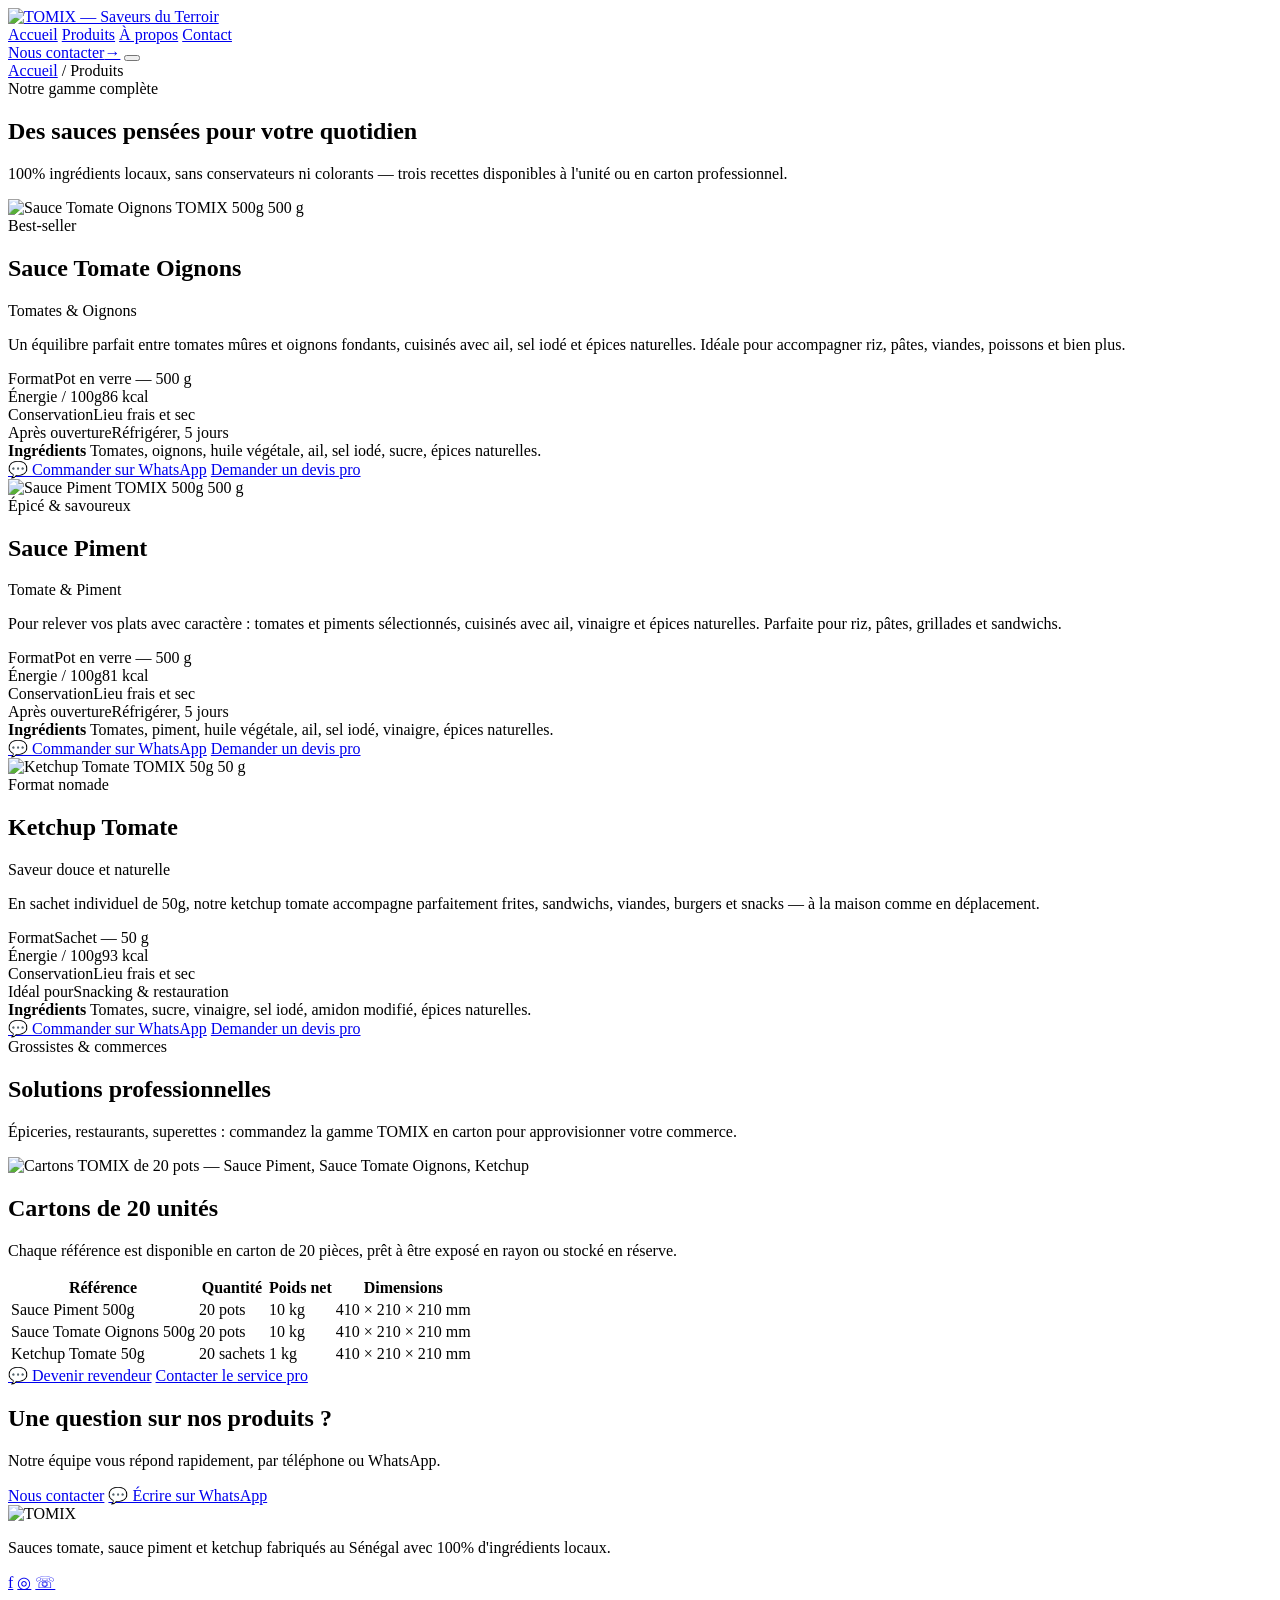
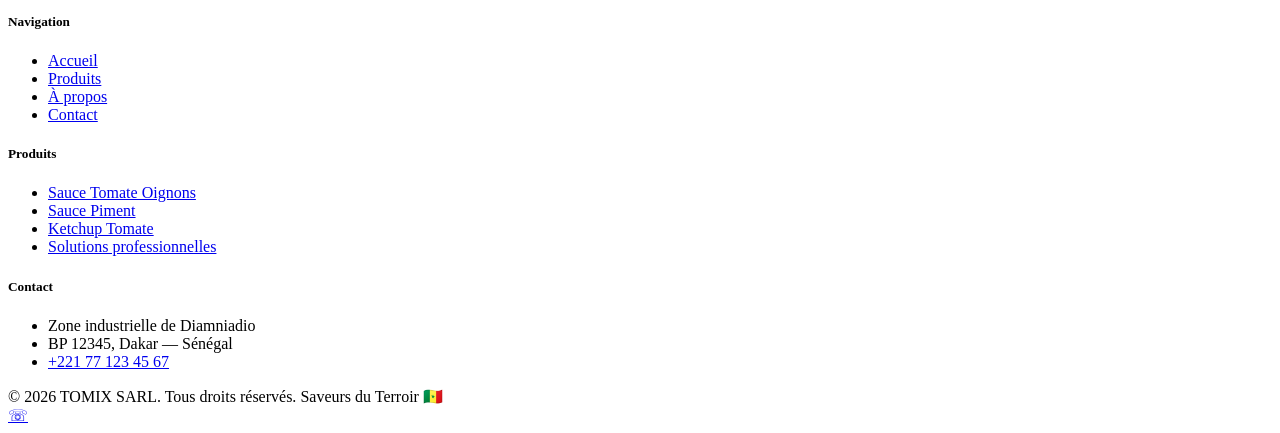
==== produits.html @ 879a8680 "Add files via upload" ====
<!DOCTYPE html>
<html lang="fr">
<head>
<meta charset="UTF-8">
<meta name="viewport" content="width=device-width, initial-scale=1.0">
<title>Nos produits — TOMIX | Sauce Tomate Oignons, Sauce Piment, Ketchup</title>
<meta name="description" content="Découvrez la gamme TOMIX : Sauce Tomate Oignons 500g, Sauce Piment 500g et Ketchup Tomate 50g. Disponibles à l'unité ou en carton pour professionnels.">
<link rel="icon" href="images/logo.jpg">
<link rel="stylesheet" href="css/style.css">
</head>
<body>

<header class="site-header">
  <div class="header-inner">
    <a href="index.html" class="brand">
      <img src="images/logo.jpg" alt="TOMIX — Saveurs du Terroir">
    </a>
    <nav class="main-nav">
      <a href="index.html">Accueil</a>
      <a href="produits.html" class="active">Produits</a>
      <a href="index.html#terroir">À propos</a>
      <a href="contact.html">Contact</a>
    </nav>
    <div class="header-cta">
      <a href="contact.html" class="btn btn-primary"><span class="long">Nous contacter</span><span aria-hidden="true">→</span></a>
      <button class="nav-toggle" aria-label="Ouvrir le menu" aria-expanded="false">
        <span></span><span></span><span></span>
      </button>
    </div>
  </div>
</header>

<section class="page-banner">
  <div class="container">
    <div class="crumbs"><a href="index.html">Accueil</a> / Produits</div>
    <span class="eyebrow">Notre gamme complète</span>
    <h1>Des sauces pensées pour votre quotidien</h1>
    <p>100% ingrédients locaux, sans conservateurs ni colorants — trois recettes disponibles à l'unité ou en carton professionnel.</p>
  </div>
</section>

<div class="pattern-strip"></div>

<!-- SAUCE TOMATE OIGNONS -->
<section class="section" id="tomate-oignons">
  <div class="container">
    <div class="product-detail">
      <div class="pd-media">
        <img src="images/sauce-oignons-lifestyle.jpg" alt="Sauce Tomate Oignons TOMIX 500g">
        <span class="weight-stamp">500 g</span>
      </div>
      <div class="pd-info">
        <span class="eyebrow">Best-seller</span>
        <h2>Sauce Tomate Oignons</h2>
        <p class="subtitle">Tomates & Oignons</p>
        <p class="lead">Un équilibre parfait entre tomates mûres et oignons fondants, cuisinés avec ail, sel iodé et épices naturelles. Idéale pour accompagner riz, pâtes, viandes, poissons et bien plus.</p>

        <div class="pd-facts">
          <div class="pd-fact"><span class="label">Format</span><span class="value">Pot en verre — 500 g</span></div>
          <div class="pd-fact"><span class="label">Énergie / 100g</span><span class="value">86 kcal</span></div>
          <div class="pd-fact"><span class="label">Conservation</span><span class="value">Lieu frais et sec</span></div>
          <div class="pd-fact"><span class="label">Après ouverture</span><span class="value">Réfrigérer, 5 jours</span></div>
        </div>

        <div class="pd-ingredients">
          <strong>Ingrédients</strong>
          Tomates, oignons, huile végétale, ail, sel iodé, sucre, épices naturelles.
        </div>

        <div class="pd-actions">
          <a href="https://wa.me/221771234567?text=Bonjour%2C%20je%20souhaite%20commander%20la%20Sauce%20Tomate%20Oignons%20500g" target="_blank" rel="noopener" class="btn btn-whatsapp">💬 Commander sur WhatsApp</a>
          <a href="contact.html" class="btn btn-outline-dark">Demander un devis pro</a>
        </div>
      </div>
    </div>
  </div>
</section>

<!-- SAUCE PIMENT -->
<section class="section on-sand" id="piment">
  <div class="container">
    <div class="product-detail reverse">
      <div class="pd-media">
        <img src="images/sauce-piment-lifestyle.jpg" alt="Sauce Piment TOMIX 500g">
        <span class="weight-stamp">500 g</span>
      </div>
      <div class="pd-info">
        <span class="eyebrow">Épicé & savoureux</span>
        <h2>Sauce Piment</h2>
        <p class="subtitle">Tomate & Piment</p>
        <p class="lead">Pour relever vos plats avec caractère : tomates et piments sélectionnés, cuisinés avec ail, vinaigre et épices naturelles. Parfaite pour riz, pâtes, grillades et sandwichs.</p>

        <div class="pd-facts">
          <div class="pd-fact"><span class="label">Format</span><span class="value">Pot en verre — 500 g</span></div>
          <div class="pd-fact"><span class="label">Énergie / 100g</span><span class="value">81 kcal</span></div>
          <div class="pd-fact"><span class="label">Conservation</span><span class="value">Lieu frais et sec</span></div>
          <div class="pd-fact"><span class="label">Après ouverture</span><span class="value">Réfrigérer, 5 jours</span></div>
        </div>

        <div class="pd-ingredients">
          <strong>Ingrédients</strong>
          Tomates, piment, huile végétale, ail, sel iodé, vinaigre, épices naturelles.
        </div>

        <div class="pd-actions">
          <a href="https://wa.me/221771234567?text=Bonjour%2C%20je%20souhaite%20commander%20la%20Sauce%20Piment%20500g" target="_blank" rel="noopener" class="btn btn-whatsapp">💬 Commander sur WhatsApp</a>
          <a href="contact.html" class="btn btn-outline-dark">Demander un devis pro</a>
        </div>
      </div>
    </div>
  </div>
</section>

<!-- KETCHUP -->
<section class="section" id="ketchup">
  <div class="container">
    <div class="product-detail">
      <div class="pd-media">
        <img src="images/ketchup-lifestyle.jpg" alt="Ketchup Tomate TOMIX 50g">
        <span class="weight-stamp">50 g</span>
      </div>
      <div class="pd-info">
        <span class="eyebrow">Format nomade</span>
        <h2>Ketchup Tomate</h2>
        <p class="subtitle">Saveur douce et naturelle</p>
        <p class="lead">En sachet individuel de 50g, notre ketchup tomate accompagne parfaitement frites, sandwichs, viandes, burgers et snacks — à la maison comme en déplacement.</p>

        <div class="pd-facts">
          <div class="pd-fact"><span class="label">Format</span><span class="value">Sachet — 50 g</span></div>
          <div class="pd-fact"><span class="label">Énergie / 100g</span><span class="value">93 kcal</span></div>
          <div class="pd-fact"><span class="label">Conservation</span><span class="value">Lieu frais et sec</span></div>
          <div class="pd-fact"><span class="label">Idéal pour</span><span class="value">Snacking & restauration</span></div>
        </div>

        <div class="pd-ingredients">
          <strong>Ingrédients</strong>
          Tomates, sucre, vinaigre, sel iodé, amidon modifié, épices naturelles.
        </div>

        <div class="pd-actions">
          <a href="https://wa.me/221771234567?text=Bonjour%2C%20je%20souhaite%20commander%20le%20Ketchup%20Tomate%2050g" target="_blank" rel="noopener" class="btn btn-whatsapp">💬 Commander sur WhatsApp</a>
          <a href="contact.html" class="btn btn-outline-dark">Demander un devis pro</a>
        </div>
      </div>
    </div>
  </div>
</section>

<div class="pattern-strip thin"></div>

<!-- SOLUTIONS PROFESSIONNELLES / CARTONS -->
<section class="section on-sand" id="pro">
  <div class="container">
    <div class="section-head">
      <span class="eyebrow">Grossistes & commerces</span>
      <h2>Solutions professionnelles</h2>
      <p>Épiceries, restaurants, superettes : commandez la gamme TOMIX en carton pour approvisionner votre commerce.</p>
    </div>

    <div class="wholesale">
      <div class="wholesale-media">
        <img src="images/cartons-caisses.jpg" alt="Cartons TOMIX de 20 pots — Sauce Piment, Sauce Tomate Oignons, Ketchup">
      </div>
      <div class="wholesale-text">
        <h2>Cartons de 20 unités</h2>
        <p class="lead">Chaque référence est disponible en carton de 20 pièces, prêt à être exposé en rayon ou stocké en réserve.</p>

        <table class="spec-table">
          <thead>
            <tr><th>Référence</th><th>Quantité</th><th>Poids net</th><th>Dimensions</th></tr>
          </thead>
          <tbody>
            <tr><td>Sauce Piment 500g</td><td>20 pots</td><td>10 kg</td><td>410 × 210 × 210 mm</td></tr>
            <tr><td>Sauce Tomate Oignons 500g</td><td>20 pots</td><td>10 kg</td><td>410 × 210 × 210 mm</td></tr>
            <tr><td>Ketchup Tomate 50g</td><td>20 sachets</td><td>1 kg</td><td>410 × 210 × 210 mm</td></tr>
          </tbody>
        </table>

        <div class="pd-actions">
          <a href="https://wa.me/221771234567?text=Bonjour%2C%20je%20suis%20un%20professionnel%20et%20je%20souhaite%20des%20informations%20sur%20les%20cartons%20TOMIX" target="_blank" rel="noopener" class="btn btn-whatsapp">💬 Devenir revendeur</a>
          <a href="contact.html" class="btn btn-outline-dark">Contacter le service pro</a>
        </div>
      </div>
    </div>
  </div>
</section>

<!-- CTA FINAL -->
<section class="final-cta">
  <div class="container">
    <h2>Une question sur nos produits ?</h2>
    <p>Notre équipe vous répond rapidement, par téléphone ou WhatsApp.</p>
    <div class="actions">
      <a href="contact.html" class="btn btn-gold">Nous contacter</a>
      <a href="https://wa.me/221771234567" target="_blank" rel="noopener" class="btn btn-outline">💬 Écrire sur WhatsApp</a>
    </div>
  </div>
</section>

<footer class="site-footer">
  <div class="container">
    <div class="footer-grid">
      <div class="footer-brand">
        <img src="images/logo.jpg" alt="TOMIX">
        <p>Sauces tomate, sauce piment et ketchup fabriqués au Sénégal avec 100% d'ingrédients locaux.</p>
        <div class="footer-social">
          <a href="#" aria-label="Facebook">f</a>
          <a href="#" aria-label="Instagram">◎</a>
          <a href="https://wa.me/221771234567" target="_blank" rel="noopener" aria-label="WhatsApp">☏</a>
        </div>
      </div>
      <div class="footer-col">
        <h5>Navigation</h5>
        <ul>
          <li><a href="index.html">Accueil</a></li>
          <li><a href="produits.html">Produits</a></li>
          <li><a href="index.html#terroir">À propos</a></li>
          <li><a href="contact.html">Contact</a></li>
        </ul>
      </div>
      <div class="footer-col">
        <h5>Produits</h5>
        <ul>
          <li><a href="produits.html#tomate-oignons">Sauce Tomate Oignons</a></li>
          <li><a href="produits.html#piment">Sauce Piment</a></li>
          <li><a href="produits.html#ketchup">Ketchup Tomate</a></li>
          <li><a href="produits.html#pro">Solutions professionnelles</a></li>
        </ul>
      </div>
      <div class="footer-col">
        <h5>Contact</h5>
        <ul>
          <li>Zone industrielle de Diamniadio</li>
          <li>BP 12345, Dakar — Sénégal</li>
          <li><a href="tel:+221771234567">+221 77 123 45 67</a></li>
        </ul>
      </div>
    </div>
    <div class="footer-bottom">
      <span>© 2026 TOMIX SARL. Tous droits réservés.</span>
      <span>Saveurs du Terroir 🇸🇳</span>
    </div>
  </div>
</footer>

<a href="https://wa.me/221771234567" target="_blank" rel="noopener" class="whatsapp-float" aria-label="Contacter TOMIX sur WhatsApp">☏</a>

<script src="js/script.js"></script>
</body>
</html>
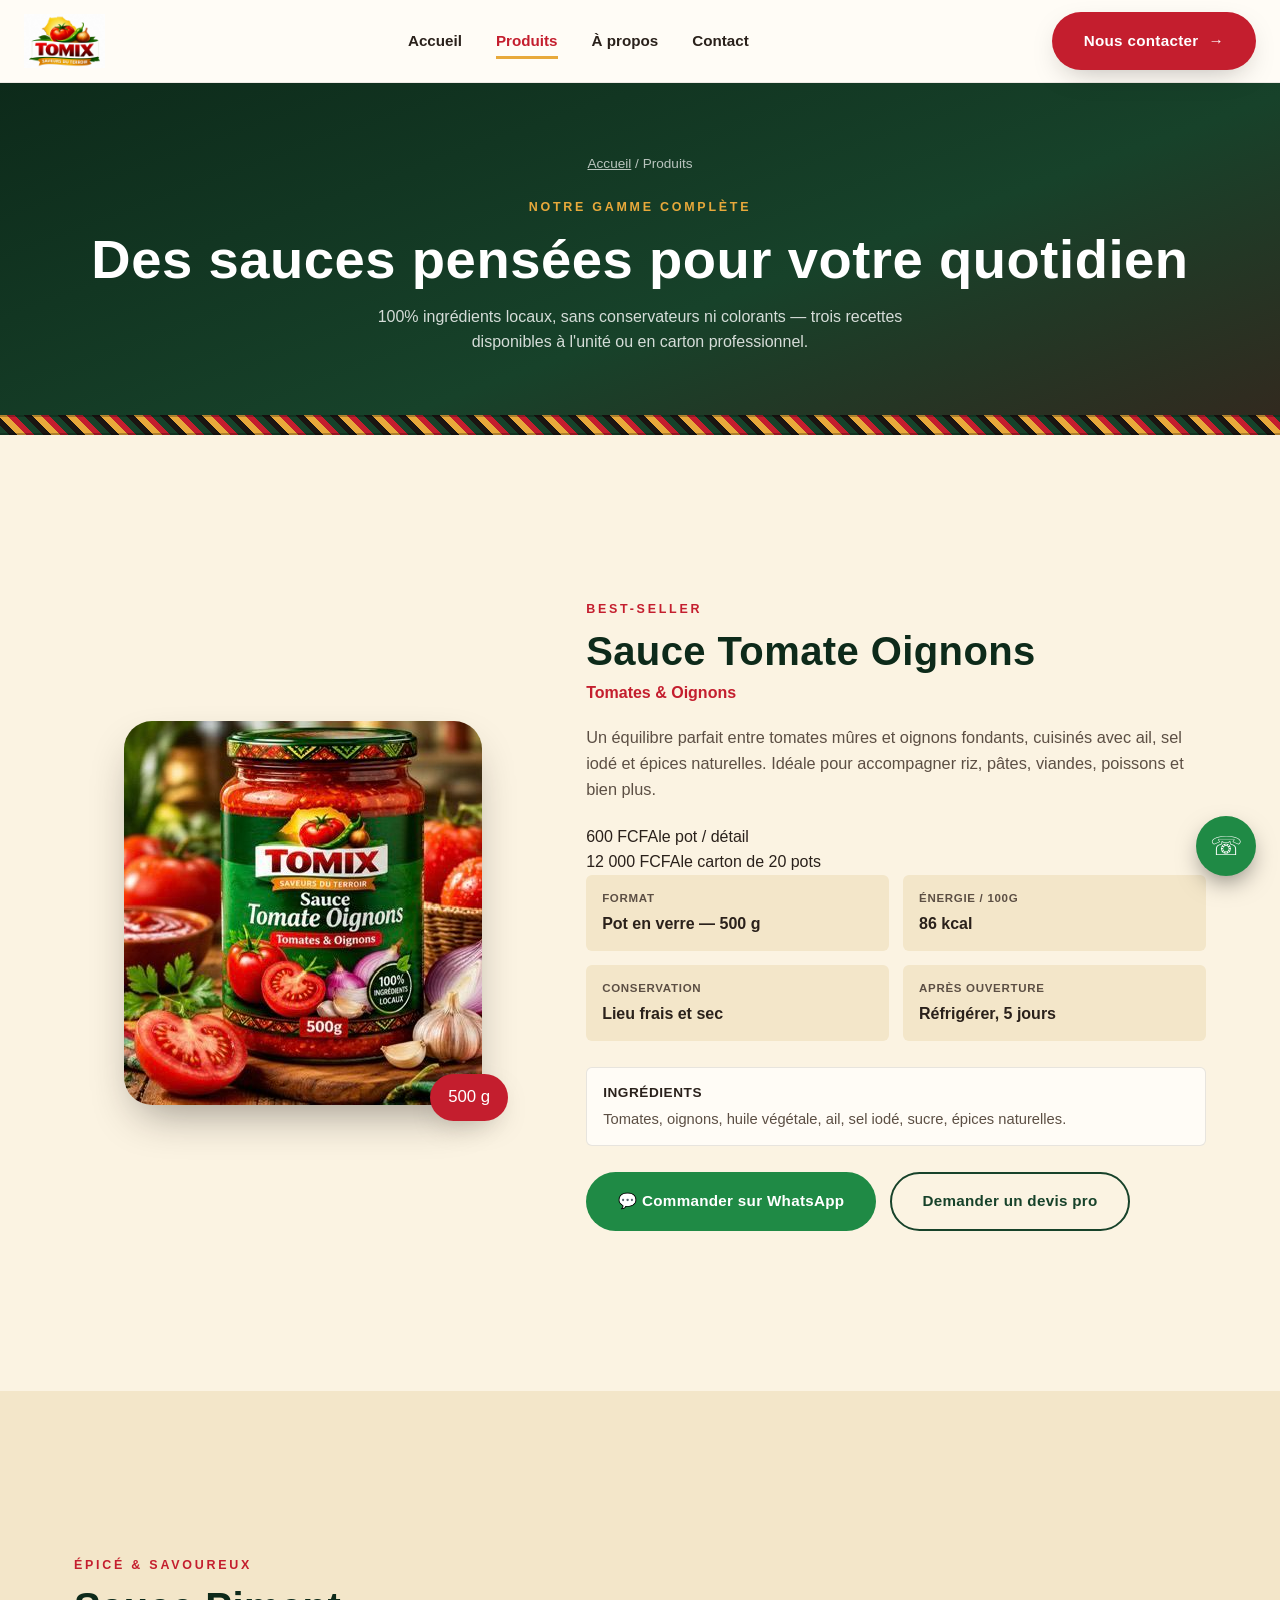
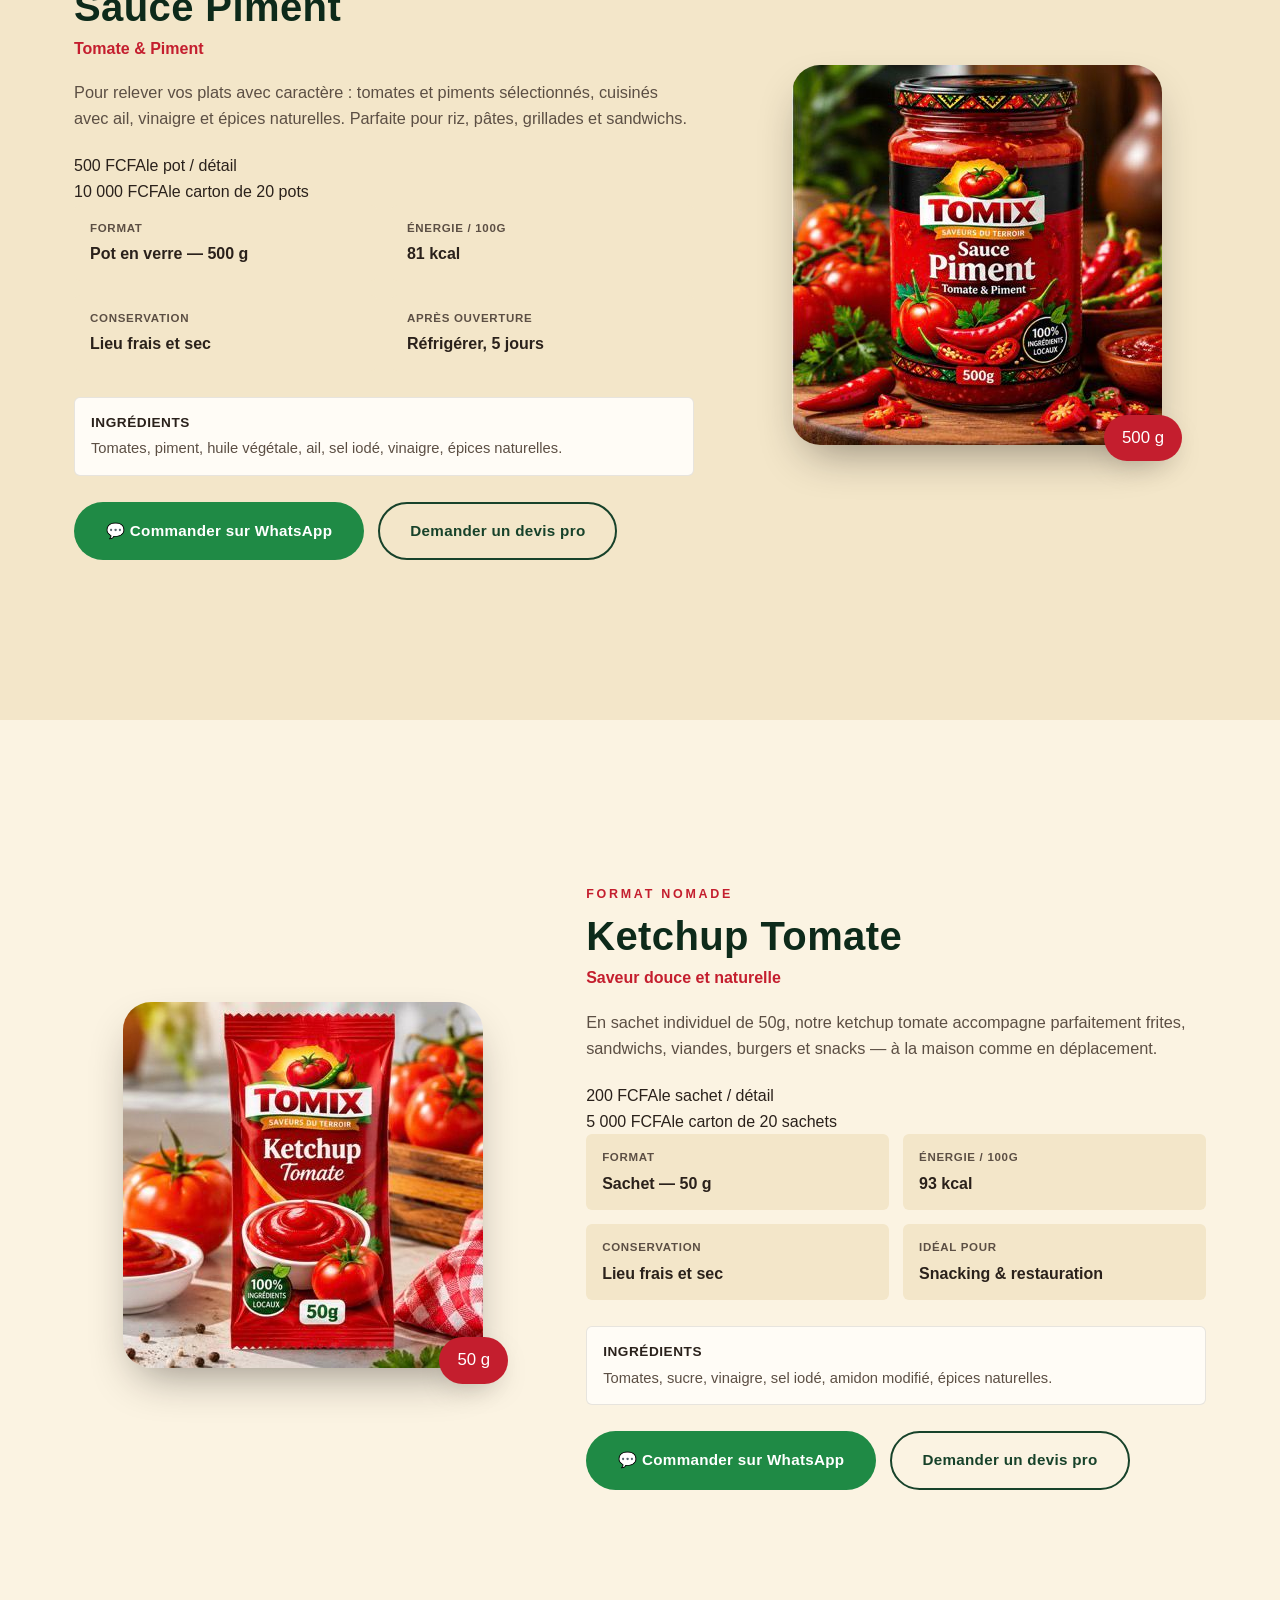
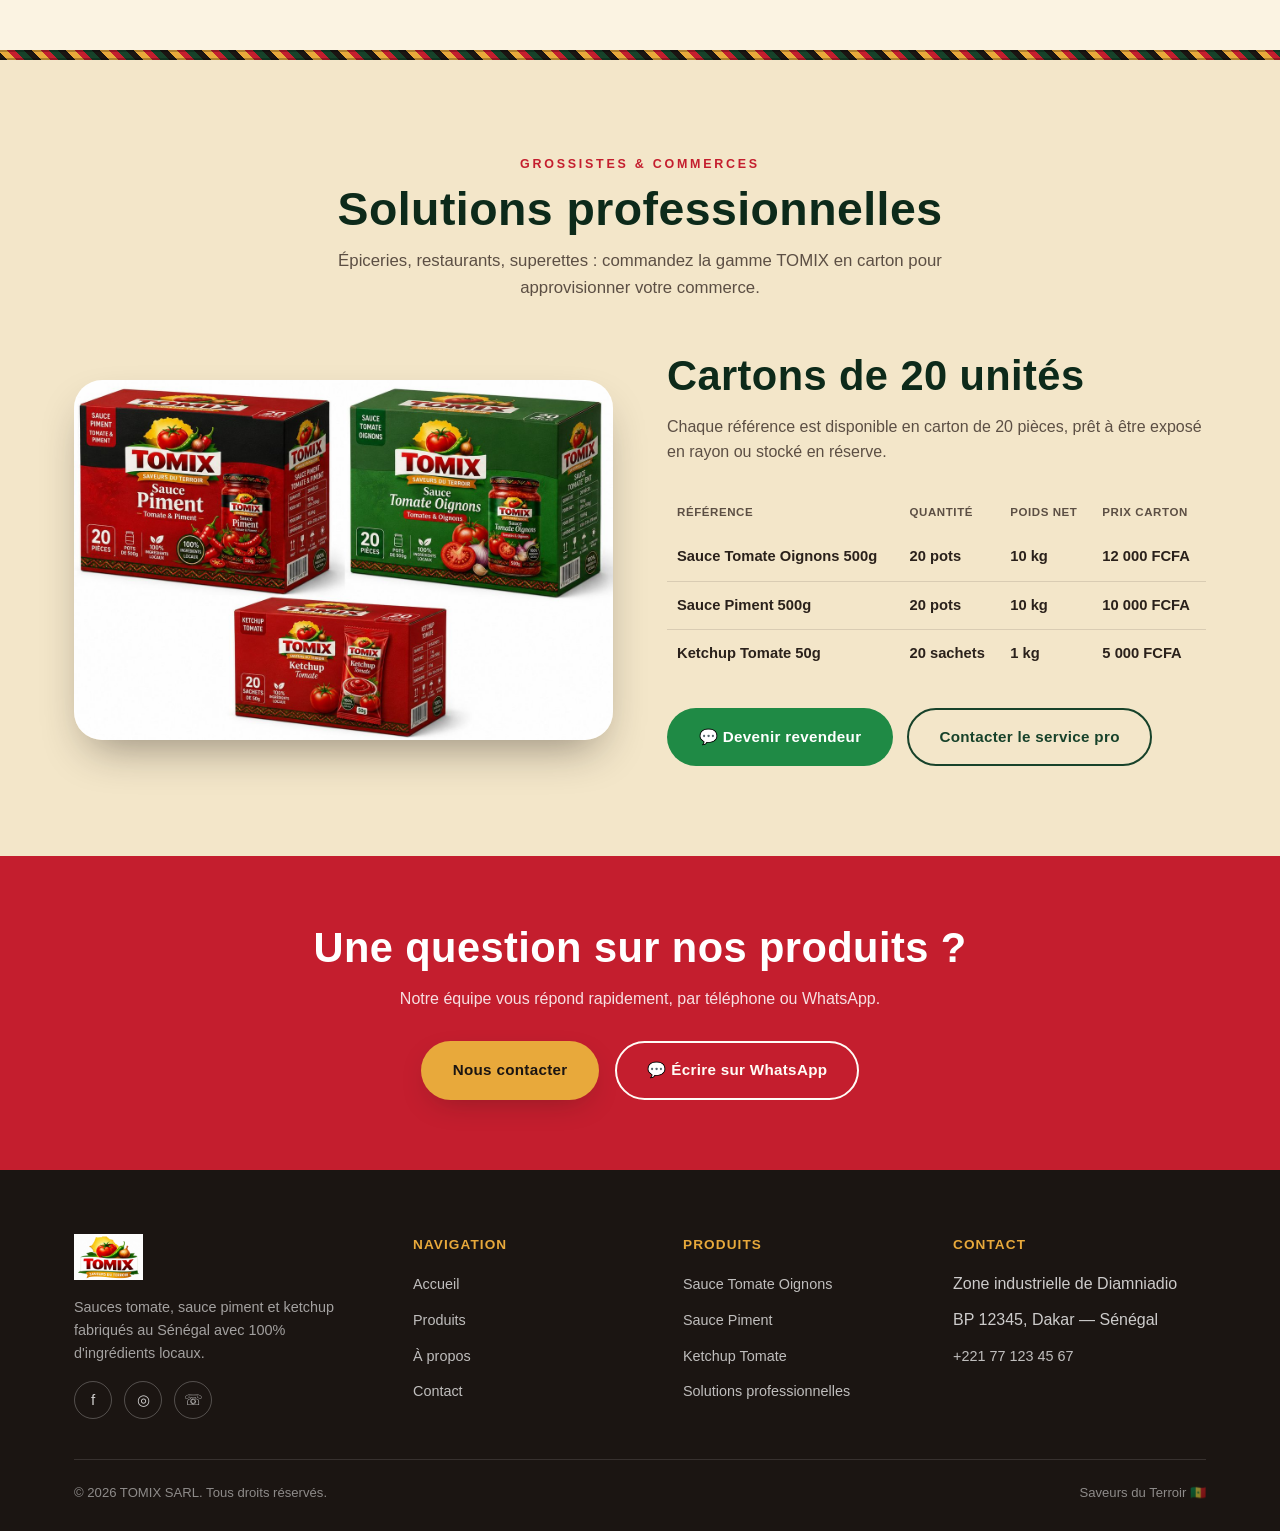
==== commit de4808e5: "Update produits.html" ====
--- a/produits.html
+++ b/produits.html
@@ -55,6 +55,11 @@
         <p class="subtitle">Tomates & Oignons</p>
         <p class="lead">Un équilibre parfait entre tomates mûres et oignons fondants, cuisinés avec ail, sel iodé et épices naturelles. Idéale pour accompagner riz, pâtes, viandes, poissons et bien plus.</p>
 
+        <div class="pd-price">
+          <div class="price-tag main"><span class="amount">600 FCFA</span><span class="unit">le pot / détail</span></div>
+          <div class="price-tag alt"><span class="amount">12 000 FCFA</span><span class="unit">le carton de 20 pots</span></div>
+        </div>
+
         <div class="pd-facts">
           <div class="pd-fact"><span class="label">Format</span><span class="value">Pot en verre — 500 g</span></div>
           <div class="pd-fact"><span class="label">Énergie / 100g</span><span class="value">86 kcal</span></div>
@@ -90,6 +95,11 @@
         <p class="subtitle">Tomate & Piment</p>
         <p class="lead">Pour relever vos plats avec caractère : tomates et piments sélectionnés, cuisinés avec ail, vinaigre et épices naturelles. Parfaite pour riz, pâtes, grillades et sandwichs.</p>
 
+        <div class="pd-price">
+          <div class="price-tag main"><span class="amount">500 FCFA</span><span class="unit">le pot / détail</span></div>
+          <div class="price-tag alt"><span class="amount">10 000 FCFA</span><span class="unit">le carton de 20 pots</span></div>
+        </div>
+
         <div class="pd-facts">
           <div class="pd-fact"><span class="label">Format</span><span class="value">Pot en verre — 500 g</span></div>
           <div class="pd-fact"><span class="label">Énergie / 100g</span><span class="value">81 kcal</span></div>
@@ -125,6 +135,11 @@
         <p class="subtitle">Saveur douce et naturelle</p>
         <p class="lead">En sachet individuel de 50g, notre ketchup tomate accompagne parfaitement frites, sandwichs, viandes, burgers et snacks — à la maison comme en déplacement.</p>
 
+        <div class="pd-price">
+          <div class="price-tag main"><span class="amount">200 FCFA</span><span class="unit">le sachet / détail</span></div>
+          <div class="price-tag alt"><span class="amount">5 000 FCFA</span><span class="unit">le carton de 20 sachets</span></div>
+        </div>
+
         <div class="pd-facts">
           <div class="pd-fact"><span class="label">Format</span><span class="value">Sachet — 50 g</span></div>
           <div class="pd-fact"><span class="label">Énergie / 100g</span><span class="value">93 kcal</span></div>
@@ -167,12 +182,12 @@
 
         <table class="spec-table">
           <thead>
-            <tr><th>Référence</th><th>Quantité</th><th>Poids net</th><th>Dimensions</th></tr>
+            <tr><th>Référence</th><th>Quantité</th><th>Poids net</th><th>Prix carton</th></tr>
           </thead>
           <tbody>
-            <tr><td>Sauce Piment 500g</td><td>20 pots</td><td>10 kg</td><td>410 × 210 × 210 mm</td></tr>
-            <tr><td>Sauce Tomate Oignons 500g</td><td>20 pots</td><td>10 kg</td><td>410 × 210 × 210 mm</td></tr>
-            <tr><td>Ketchup Tomate 50g</td><td>20 sachets</td><td>1 kg</td><td>410 × 210 × 210 mm</td></tr>
+            <tr><td>Sauce Tomate Oignons 500g</td><td>20 pots</td><td>10 kg</td><td>12 000 FCFA</td></tr>
+            <tr><td>Sauce Piment 500g</td><td>20 pots</td><td>10 kg</td><td>10 000 FCFA</td></tr>
+            <tr><td>Ketchup Tomate 50g</td><td>20 sachets</td><td>1 kg</td><td>5 000 FCFA</td></tr>
           </tbody>
         </table>
 
--- a/css/style.css
+++ b/css/style.css
@@ -0,0 +1,795 @@
+/* =========================================================
+   TOMIX — Saveurs du Terroir
+   Feuille de style principale
+   ========================================================= */
+
+@import url('https://fonts.googleapis.com/css2?family=Anton&family=Work+Sans:ital,wght@0,400;0,500;0,600;0,700;0,800;1,400&display=swap');
+
+:root {
+  /* Palette — puisée dans les emballages TOMIX */
+  --tomix-red: #C41E2E;
+  --tomix-red-dark: #7E1019;
+  --tomix-red-darker: #530B11;
+  --tomix-green: #17422A;
+  --tomix-green-dark: #0D2A1A;
+  --tomix-green-light: #2B6B44;
+  --tomix-gold: #E8A93B;
+  --tomix-gold-dark: #C4841D;
+  --tomix-black: #1B1512;
+  --cream: #FBF3E2;
+  --sand: #F3E6C9;
+  --paper: #FFFCF6;
+  --ink: #2A211B;
+  --ink-soft: #5C4F44;
+
+  --font-display: 'Anton', 'Arial Narrow', sans-serif;
+  --font-body: 'Work Sans', -apple-system, BlinkMacSystemFont, sans-serif;
+
+  --radius-sm: 6px;
+  --radius-md: 14px;
+  --radius-lg: 28px;
+
+  --shadow-soft: 0 10px 30px -12px rgba(27, 21, 18, 0.35);
+  --shadow-lift: 0 20px 45px -15px rgba(27, 21, 18, 0.45);
+}
+
+* { margin: 0; padding: 0; box-sizing: border-box; }
+
+html { scroll-behavior: smooth; }
+
+body {
+  font-family: var(--font-body);
+  color: var(--ink);
+  background: var(--cream);
+  line-height: 1.6;
+  overflow-x: hidden;
+}
+
+img { max-width: 100%; display: block; }
+
+a { color: inherit; text-decoration: none; }
+
+ul { list-style: none; }
+
+.container {
+  width: 100%;
+  max-width: 1180px;
+  margin: 0 auto;
+  padding: 0 24px;
+}
+
+h1, h2, h3, h4 {
+  font-family: var(--font-display);
+  letter-spacing: 0.01em;
+  line-height: 1.05;
+  color: var(--tomix-green-dark);
+}
+
+.eyebrow {
+  font-family: var(--font-body);
+  font-weight: 800;
+  font-size: 0.78rem;
+  letter-spacing: 0.22em;
+  text-transform: uppercase;
+  color: var(--tomix-red);
+}
+
+.section-head {
+  text-align: center;
+  max-width: 620px;
+  margin: 0 auto 52px;
+}
+.section-head h2 { font-size: clamp(2rem, 4vw, 2.9rem); margin-top: 10px; }
+.section-head p { margin-top: 14px; color: var(--ink-soft); font-size: 1.05rem; }
+
+/* =========================================================
+   Motif "wax" — signature graphique répétée du losange
+   ========================================================= */
+.pattern-strip {
+  height: 20px;
+  width: 100%;
+  background:
+    repeating-linear-gradient(45deg,
+      var(--tomix-gold) 0 6px,
+      var(--tomix-red) 6px 12px,
+      var(--tomix-green) 12px 18px,
+      var(--tomix-black) 18px 24px);
+  background-size: 34px 34px;
+  border-top: 2px solid rgba(0,0,0,.25);
+  border-bottom: 2px solid rgba(0,0,0,.25);
+}
+.pattern-strip.thin { height: 10px; }
+
+/* =========================================================
+   Boutons
+   ========================================================= */
+.btn {
+  display: inline-flex;
+  align-items: center;
+  gap: 10px;
+  padding: 15px 30px;
+  border-radius: 999px;
+  font-weight: 700;
+  font-size: 0.95rem;
+  letter-spacing: 0.02em;
+  border: 2px solid transparent;
+  cursor: pointer;
+  transition: transform .18s ease, box-shadow .18s ease, background .18s ease, color .18s ease;
+  white-space: nowrap;
+}
+.btn:hover { transform: translateY(-3px); }
+
+.btn-primary {
+  background: var(--tomix-red);
+  color: #fff;
+  box-shadow: var(--shadow-soft);
+}
+.btn-primary:hover { background: var(--tomix-red-dark); box-shadow: var(--shadow-lift); }
+
+.btn-gold {
+  background: var(--tomix-gold);
+  color: var(--tomix-black);
+  box-shadow: var(--shadow-soft);
+}
+.btn-gold:hover { background: var(--tomix-gold-dark); box-shadow: var(--shadow-lift); }
+
+.btn-outline {
+  background: transparent;
+  border-color: currentColor;
+  color: var(--paper);
+}
+.btn-outline:hover { background: rgba(255,255,255,.12); }
+
+.btn-outline-dark {
+  background: transparent;
+  border-color: var(--tomix-green);
+  color: var(--tomix-green);
+}
+.btn-outline-dark:hover { background: var(--tomix-green); color: #fff; }
+
+.btn-whatsapp {
+  background: #1F8A45;
+  color: #fff;
+}
+.btn-whatsapp:hover { background: #166A34; }
+
+/* =========================================================
+   Header
+   ========================================================= */
+.site-header {
+  position: sticky;
+  top: 0;
+  z-index: 100;
+  background: var(--paper);
+  border-bottom: 1px solid rgba(27,21,18,.08);
+}
+.header-inner {
+  display: flex;
+  align-items: center;
+  justify-content: space-between;
+  padding: 12px 24px;
+  gap: 20px;
+}
+.brand {
+  display: flex;
+  align-items: center;
+  gap: 10px;
+}
+.brand img { height: 54px; width: auto; }
+
+.main-nav {
+  display: flex;
+  align-items: center;
+  gap: 34px;
+}
+.main-nav a {
+  font-weight: 600;
+  font-size: 0.95rem;
+  color: var(--ink);
+  position: relative;
+  padding: 6px 0;
+}
+.main-nav a::after {
+  content: "";
+  position: absolute;
+  left: 0; bottom: 0;
+  width: 0%;
+  height: 3px;
+  background: var(--tomix-gold);
+  transition: width .2s ease;
+}
+.main-nav a:hover::after,
+.main-nav a.active::after { width: 100%; }
+.main-nav a.active { color: var(--tomix-red); }
+
+.header-cta { display: flex; align-items: center; gap: 14px; }
+
+.nav-toggle {
+  display: none;
+  flex-direction: column;
+  gap: 5px;
+  background: none;
+  border: none;
+  cursor: pointer;
+  padding: 6px;
+}
+.nav-toggle span {
+  width: 26px;
+  height: 3px;
+  background: var(--tomix-green-dark);
+  border-radius: 3px;
+}
+
+/* =========================================================
+   Hero (Accueil)
+   ========================================================= */
+.hero {
+  position: relative;
+  background:
+    radial-gradient(circle at 82% 18%, rgba(232,169,59,.28), transparent 55%),
+    linear-gradient(160deg, var(--tomix-green-dark) 0%, var(--tomix-green) 55%, var(--tomix-red-darker) 145%);
+  color: var(--paper);
+  overflow: hidden;
+}
+.hero-inner {
+  display: grid;
+  grid-template-columns: 1.05fr 0.95fr;
+  align-items: center;
+  gap: 40px;
+  padding: 88px 24px 70px;
+}
+.hero-text .eyebrow { color: var(--tomix-gold); }
+.hero-text h1 {
+  font-size: clamp(2.6rem, 5.4vw, 4.4rem);
+  color: #fff;
+  margin: 14px 0 22px;
+}
+.hero-text h1 span { color: var(--tomix-gold); }
+.hero-text p {
+  font-size: 1.12rem;
+  color: rgba(255,255,255,.86);
+  max-width: 480px;
+  margin-bottom: 34px;
+}
+.hero-actions { display: flex; flex-wrap: wrap; gap: 16px; margin-bottom: 38px; }
+
+.hero-badges {
+  display: flex;
+  gap: 26px;
+  flex-wrap: wrap;
+}
+.hero-badge {
+  display: flex;
+  align-items: center;
+  gap: 10px;
+  font-size: 0.86rem;
+  font-weight: 600;
+  color: rgba(255,255,255,.85);
+}
+.hero-badge .dot {
+  width: 9px; height: 9px; border-radius: 50%;
+  background: var(--tomix-gold);
+  flex-shrink: 0;
+}
+
+.hero-visual {
+  position: relative;
+  display: flex;
+  justify-content: center;
+  align-items: center;
+}
+.hero-visual::before {
+  content: "";
+  position: absolute;
+  width: 420px; height: 420px;
+  max-width: 90%;
+  background: radial-gradient(circle, rgba(232,169,59,.35), transparent 70%);
+  filter: blur(10px);
+}
+.hero-visual img {
+  position: relative;
+  border-radius: var(--radius-lg);
+  box-shadow: var(--shadow-lift);
+  max-width: 100%;
+}
+.hero-stamp {
+  position: absolute;
+  top: -18px;
+  right: -6px;
+  width: 118px; height: 118px;
+  border-radius: 50%;
+  background: var(--tomix-gold);
+  color: var(--tomix-black);
+  display: flex;
+  align-items: center;
+  justify-content: center;
+  text-align: center;
+  font-family: var(--font-display);
+  font-size: 0.85rem;
+  line-height: 1.15;
+  transform: rotate(9deg);
+  box-shadow: var(--shadow-soft);
+  border: 3px dashed rgba(27,21,18,.35);
+  padding: 8px;
+}
+
+/* =========================================================
+   Bandeau "atouts"
+   ========================================================= */
+.perks {
+  background: var(--paper);
+}
+.perks-grid {
+  display: grid;
+  grid-template-columns: repeat(4, 1fr);
+  gap: 0;
+  padding: 42px 0;
+}
+.perk {
+  text-align: center;
+  padding: 14px 18px;
+  border-left: 1px solid rgba(27,21,18,.08);
+}
+.perk:first-child { border-left: none; }
+.perk .icon {
+  width: 52px; height: 52px;
+  margin: 0 auto 14px;
+  border-radius: 50%;
+  background: var(--sand);
+  display: flex; align-items: center; justify-content: center;
+  font-size: 1.5rem;
+}
+.perk h4 { font-family: var(--font-body); font-weight: 700; font-size: 0.98rem; color: var(--ink); }
+.perk p { font-size: 0.85rem; color: var(--ink-soft); margin-top: 6px; }
+
+/* =========================================================
+   Section gamme (aperçu accueil)
+   ========================================================= */
+.section { padding: 90px 0; }
+.section.on-sand { background: var(--sand); }
+.section.on-dark {
+  background: linear-gradient(170deg, var(--tomix-black) 0%, #2a1710 120%);
+  color: var(--paper);
+}
+.section.on-dark h2 { color: #fff; }
+.section.on-dark .section-head p { color: rgba(255,255,255,.7); }
+
+.product-preview-grid {
+  display: grid;
+  grid-template-columns: repeat(3, 1fr);
+  gap: 28px;
+}
+.pp-card {
+  background: var(--paper);
+  border-radius: var(--radius-md);
+  overflow: hidden;
+  box-shadow: var(--shadow-soft);
+  transition: transform .25s ease, box-shadow .25s ease;
+  display: flex;
+  flex-direction: column;
+}
+.pp-card:hover { transform: translateY(-8px); box-shadow: var(--shadow-lift); }
+.pp-media {
+  position: relative;
+  aspect-ratio: 4/3.3;
+  overflow: hidden;
+  background: var(--sand);
+}
+.pp-media img { width: 100%; height: 100%; object-fit: cover; }
+.pp-tag {
+  position: absolute;
+  top: 14px; left: 14px;
+  background: var(--tomix-gold);
+  color: var(--tomix-black);
+  font-weight: 800;
+  font-size: 0.72rem;
+  letter-spacing: .05em;
+  text-transform: uppercase;
+  padding: 6px 12px;
+  border-radius: 999px;
+}
+.pp-body { padding: 22px 24px 26px; flex: 1; display: flex; flex-direction: column; }
+.pp-body h3 { font-family: var(--font-body); font-weight: 800; font-size: 1.15rem; color: var(--ink); }
+.pp-body .weight { color: var(--tomix-red); font-weight: 700; font-size: 0.85rem; margin-top: 4px; }
+.pp-body p.desc { color: var(--ink-soft); font-size: 0.92rem; margin: 10px 0 16px; flex: 1; }
+.pp-link {
+  font-weight: 700;
+  font-size: 0.88rem;
+  color: var(--tomix-green);
+  display: inline-flex;
+  align-items: center;
+  gap: 6px;
+}
+.pp-link:hover { color: var(--tomix-red); }
+
+.center-cta { text-align: center; margin-top: 46px; }
+
+/* =========================================================
+   Terroir / à propos strip (accueil)
+   ========================================================= */
+.terroir {
+  display: grid;
+  grid-template-columns: 0.95fr 1.05fr;
+  gap: 60px;
+  align-items: center;
+}
+.terroir-media {
+  position: relative;
+}
+.terroir-media img {
+  border-radius: var(--radius-lg);
+  box-shadow: var(--shadow-lift);
+}
+.terroir-media .flag-chip {
+  position: absolute;
+  bottom: -20px; left: -20px;
+  background: var(--paper);
+  color: var(--ink);
+  padding: 14px 20px;
+  border-radius: var(--radius-md);
+  box-shadow: var(--shadow-soft);
+  display: flex;
+  align-items: center;
+  gap: 12px;
+  font-weight: 700;
+  font-size: 0.9rem;
+}
+.flagbar { display: flex; width: 34px; height: 24px; border-radius: 3px; overflow: hidden; }
+.flagbar span { flex: 1; }
+.flagbar span:nth-child(1) { background: #00853F; }
+.flagbar span:nth-child(2) { background: #FDEF42; }
+.flagbar span:nth-child(3) { background: #E31B23; }
+
+.terroir-text h2 { font-size: clamp(2rem, 4vw, 2.7rem); margin-bottom: 18px; }
+.terroir-text p { color: var(--ink-soft); margin-bottom: 16px; font-size: 1.02rem; }
+.terroir-list { margin-top: 26px; display: flex; flex-direction: column; gap: 14px; }
+.terroir-list li {
+  display: flex;
+  gap: 12px;
+  align-items: flex-start;
+  font-weight: 600;
+  color: var(--ink);
+}
+.terroir-list li .mark {
+  width: 26px; height: 26px;
+  border-radius: 50%;
+  background: var(--tomix-green);
+  color: #fff;
+  flex-shrink: 0;
+  display: flex; align-items: center; justify-content: center;
+  font-size: 0.8rem;
+  margin-top: 2px;
+}
+
+/* =========================================================
+   Testimonials / chiffres (dark)
+   ========================================================= */
+.stats-grid {
+  display: grid;
+  grid-template-columns: repeat(4, 1fr);
+  gap: 30px;
+  text-align: center;
+}
+.stat h3 {
+  font-size: clamp(2.2rem, 4vw, 3.1rem);
+  color: var(--tomix-gold);
+}
+.stat p { color: rgba(255,255,255,.75); font-size: 0.9rem; margin-top: 8px; font-weight: 600; letter-spacing: .02em; }
+
+/* =========================================================
+   Page produits — cartes détaillées
+   ========================================================= */
+.page-banner {
+  background: linear-gradient(160deg, var(--tomix-green-dark), var(--tomix-green) 60%, var(--tomix-red-darker) 150%);
+  color: #fff;
+  padding: 70px 0 60px;
+  text-align: center;
+}
+.page-banner .eyebrow { color: var(--tomix-gold); }
+.page-banner h1 { color: #fff; font-size: clamp(2.3rem, 5vw, 3.4rem); margin-top: 12px; }
+.page-banner p { color: rgba(255,255,255,.82); max-width: 560px; margin: 16px auto 0; }
+
+.crumbs { font-size: 0.85rem; color: rgba(255,255,255,.7); margin-bottom: 18px; }
+.crumbs a { text-decoration: underline; }
+
+.product-detail {
+  display: grid;
+  grid-template-columns: 0.85fr 1.15fr;
+  gap: 54px;
+  align-items: center;
+  padding: 70px 0;
+  border-bottom: 1px dashed rgba(27,21,18,.18);
+}
+.product-detail:last-of-type { border-bottom: none; }
+.product-detail.reverse { grid-template-columns: 1.15fr 0.85fr; }
+.product-detail.reverse .pd-media { order: 2; }
+.product-detail.reverse .pd-info { order: 1; }
+
+.pd-media {
+  position: relative;
+  display: flex;
+  justify-content: center;
+}
+.pd-media img {
+  border-radius: var(--radius-lg);
+  box-shadow: var(--shadow-lift);
+  max-height: 420px;
+  object-fit: cover;
+}
+.pd-media .weight-stamp {
+  position: absolute;
+  bottom: -16px;
+  right: 24px;
+  background: var(--tomix-red);
+  color: #fff;
+  font-family: var(--font-display);
+  font-size: 1.05rem;
+  padding: 10px 18px;
+  border-radius: 999px;
+  box-shadow: var(--shadow-soft);
+}
+
+.pd-info .eyebrow { display: inline-block; margin-bottom: 10px; }
+.pd-info h2 { font-size: clamp(1.9rem, 3.5vw, 2.5rem); color: var(--tomix-green-dark); }
+.pd-info .subtitle { color: var(--tomix-red); font-weight: 700; margin: 8px 0 18px; }
+.pd-info p.lead { color: var(--ink-soft); font-size: 1.02rem; margin-bottom: 22px; }
+
+.pd-facts {
+  display: grid;
+  grid-template-columns: repeat(2, 1fr);
+  gap: 14px;
+  margin-bottom: 26px;
+}
+.pd-fact {
+  background: var(--sand);
+  border-radius: var(--radius-sm);
+  padding: 14px 16px;
+}
+.pd-fact span.label {
+  display: block;
+  font-size: 0.72rem;
+  text-transform: uppercase;
+  letter-spacing: .06em;
+  color: var(--ink-soft);
+  font-weight: 700;
+  margin-bottom: 4px;
+}
+.pd-fact span.value { font-weight: 700; color: var(--ink); }
+
+.pd-ingredients {
+  font-size: 0.92rem;
+  color: var(--ink-soft);
+  background: var(--paper);
+  border: 1px solid rgba(27,21,18,.1);
+  border-radius: var(--radius-sm);
+  padding: 14px 16px;
+  margin-bottom: 26px;
+}
+.pd-ingredients strong { color: var(--ink); display: block; margin-bottom: 4px; font-size: 0.85rem; text-transform: uppercase; letter-spacing: .04em; }
+
+.pd-actions { display: flex; flex-wrap: wrap; gap: 14px; }
+
+/* =========================================================
+   Section professionnels / grossistes
+   ========================================================= */
+.wholesale {
+  display: grid;
+  grid-template-columns: 1fr 1fr;
+  gap: 54px;
+  align-items: center;
+}
+.wholesale-media img { border-radius: var(--radius-lg); box-shadow: var(--shadow-lift); }
+.wholesale-text h2 { font-size: clamp(2rem, 4vw, 2.6rem); }
+.wholesale-text p.lead { color: var(--ink-soft); margin: 16px 0 26px; }
+
+.spec-table {
+  width: 100%;
+  border-collapse: collapse;
+  margin-bottom: 30px;
+  font-size: 0.92rem;
+}
+.spec-table th, .spec-table td {
+  text-align: left;
+  padding: 12px 10px;
+  border-bottom: 1px solid rgba(27,21,18,.12);
+}
+.spec-table th {
+  color: var(--ink-soft);
+  font-weight: 700;
+  text-transform: uppercase;
+  font-size: 0.72rem;
+  letter-spacing: .05em;
+}
+.spec-table td { font-weight: 600; color: var(--ink); }
+.spec-table tr:last-child td, .spec-table tr:last-child th { border-bottom: none; }
+
+/* =========================================================
+   CTA final
+   ========================================================= */
+.final-cta {
+  background: var(--tomix-red);
+  color: #fff;
+  text-align: center;
+  padding: 70px 24px;
+  position: relative;
+  overflow: hidden;
+}
+.final-cta h2 { color: #fff; font-size: clamp(1.9rem, 4vw, 2.6rem); margin-bottom: 16px; }
+.final-cta p { color: rgba(255,255,255,.86); max-width: 500px; margin: 0 auto 30px; }
+.final-cta .actions { display: flex; justify-content: center; gap: 16px; flex-wrap: wrap; }
+
+/* =========================================================
+   Formulaire contact
+   ========================================================= */
+.contact-wrap {
+  display: grid;
+  grid-template-columns: 0.95fr 1.05fr;
+  gap: 50px;
+}
+.contact-info { display: flex; flex-direction: column; gap: 26px; }
+.contact-item {
+  display: flex;
+  gap: 16px;
+  align-items: flex-start;
+  background: var(--paper);
+  padding: 20px;
+  border-radius: var(--radius-md);
+  box-shadow: var(--shadow-soft);
+}
+.contact-item .icon {
+  width: 44px; height: 44px; border-radius: 50%;
+  background: var(--tomix-green);
+  color: #fff;
+  display: flex; align-items: center; justify-content: center;
+  flex-shrink: 0;
+  font-size: 1.15rem;
+}
+.contact-item h4 { font-family: var(--font-body); font-size: 1rem; color: var(--ink); }
+.contact-item p, .contact-item a { color: var(--ink-soft); font-size: 0.92rem; }
+
+.contact-form {
+  background: var(--paper);
+  padding: 34px;
+  border-radius: var(--radius-md);
+  box-shadow: var(--shadow-soft);
+}
+.form-row { display: grid; grid-template-columns: 1fr 1fr; gap: 16px; }
+.field { margin-bottom: 18px; }
+.field label {
+  display: block;
+  font-size: 0.82rem;
+  font-weight: 700;
+  color: var(--ink);
+  margin-bottom: 7px;
+}
+.field input, .field textarea, .field select {
+  width: 100%;
+  padding: 12px 14px;
+  border: 1.5px solid rgba(27,21,18,.16);
+  border-radius: var(--radius-sm);
+  font-family: var(--font-body);
+  font-size: 0.94rem;
+  background: var(--cream);
+  color: var(--ink);
+}
+.field textarea { resize: vertical; min-height: 120px; }
+.field input:focus, .field textarea:focus, .field select:focus {
+  outline: none;
+  border-color: var(--tomix-gold);
+  box-shadow: 0 0 0 3px rgba(232,169,59,.25);
+}
+.form-note { font-size: 0.82rem; color: var(--ink-soft); margin-top: 10px; }
+
+/* =========================================================
+   Footer
+   ========================================================= */
+.site-footer {
+  background: var(--tomix-black);
+  color: rgba(255,255,255,.78);
+  padding: 64px 0 28px;
+}
+.footer-grid {
+  display: grid;
+  grid-template-columns: 1.3fr 1fr 1fr 1.1fr;
+  gap: 40px;
+  padding-bottom: 40px;
+}
+.footer-brand img { height: 46px; margin-bottom: 16px; }
+.footer-brand p { font-size: 0.9rem; color: rgba(255,255,255,.6); max-width: 260px; }
+.footer-col h5 {
+  font-family: var(--font-body);
+  font-size: 0.85rem;
+  text-transform: uppercase;
+  letter-spacing: .08em;
+  color: var(--tomix-gold);
+  margin-bottom: 16px;
+}
+.footer-col ul { display: flex; flex-direction: column; gap: 10px; }
+.footer-col a { font-size: 0.9rem; color: rgba(255,255,255,.72); }
+.footer-col a:hover { color: var(--tomix-gold); }
+.footer-social { display: flex; gap: 12px; margin-top: 16px; }
+.footer-social a {
+  width: 38px; height: 38px;
+  border-radius: 50%;
+  border: 1px solid rgba(255,255,255,.25);
+  display: flex; align-items: center; justify-content: center;
+  font-size: 0.95rem;
+}
+.footer-social a:hover { background: var(--tomix-gold); color: var(--tomix-black); border-color: var(--tomix-gold); }
+.footer-bottom {
+  border-top: 1px solid rgba(255,255,255,.12);
+  padding-top: 22px;
+  display: flex;
+  justify-content: space-between;
+  flex-wrap: wrap;
+  gap: 10px;
+  font-size: 0.82rem;
+  color: rgba(255,255,255,.5);
+}
+
+/* =========================================================
+   WhatsApp flottant
+   ========================================================= */
+.whatsapp-float {
+  position: fixed;
+  bottom: 24px;
+  right: 24px;
+  z-index: 200;
+  width: 60px; height: 60px;
+  border-radius: 50%;
+  background: #1F8A45;
+  color: #fff;
+  display: flex;
+  align-items: center;
+  justify-content: center;
+  font-size: 1.6rem;
+  box-shadow: 0 10px 25px -6px rgba(0,0,0,.5);
+  transition: transform .2s ease;
+}
+.whatsapp-float:hover { transform: scale(1.08); }
+
+/* =========================================================
+   Responsive
+   ========================================================= */
+@media (max-width: 980px) {
+  .hero-inner { grid-template-columns: 1fr; text-align: center; padding-top: 50px; }
+  .hero-text p { margin-left: auto; margin-right: auto; }
+  .hero-actions, .hero-badges { justify-content: center; }
+  .hero-visual { order: -1; }
+  .perks-grid { grid-template-columns: repeat(2, 1fr); }
+  .perk { border-left: none; border-top: 1px solid rgba(27,21,18,.08); padding-top: 24px; }
+  .perk:nth-child(1), .perk:nth-child(2) { border-top: none; }
+  .product-preview-grid { grid-template-columns: 1fr 1fr; }
+  .terroir { grid-template-columns: 1fr; }
+  .stats-grid { grid-template-columns: 1fr 1fr; gap: 40px 20px; }
+  .product-detail, .product-detail.reverse { grid-template-columns: 1fr; }
+  .product-detail.reverse .pd-media, .product-detail.reverse .pd-info { order: initial; }
+  .wholesale { grid-template-columns: 1fr; }
+  .contact-wrap { grid-template-columns: 1fr; }
+  .footer-grid { grid-template-columns: 1fr 1fr; }
+}
+
+@media (max-width: 720px) {
+  .main-nav {
+    display: none;
+    position: absolute;
+    top: 100%; left: 0; right: 0;
+    background: var(--paper);
+    flex-direction: column;
+    align-items: flex-start;
+    padding: 18px 24px 26px;
+    gap: 16px;
+    border-bottom: 1px solid rgba(27,21,18,.1);
+    box-shadow: var(--shadow-soft);
+  }
+  .main-nav.open { display: flex; }
+  .nav-toggle { display: flex; }
+  .header-cta .btn span.long { display: none; }
+  .product-preview-grid { grid-template-columns: 1fr; }
+  .form-row { grid-template-columns: 1fr; }
+  .footer-grid { grid-template-columns: 1fr; }
+}
+
+@media (prefers-reduced-motion: reduce) {
+  * { animation: none !important; transition: none !important; }
+}
